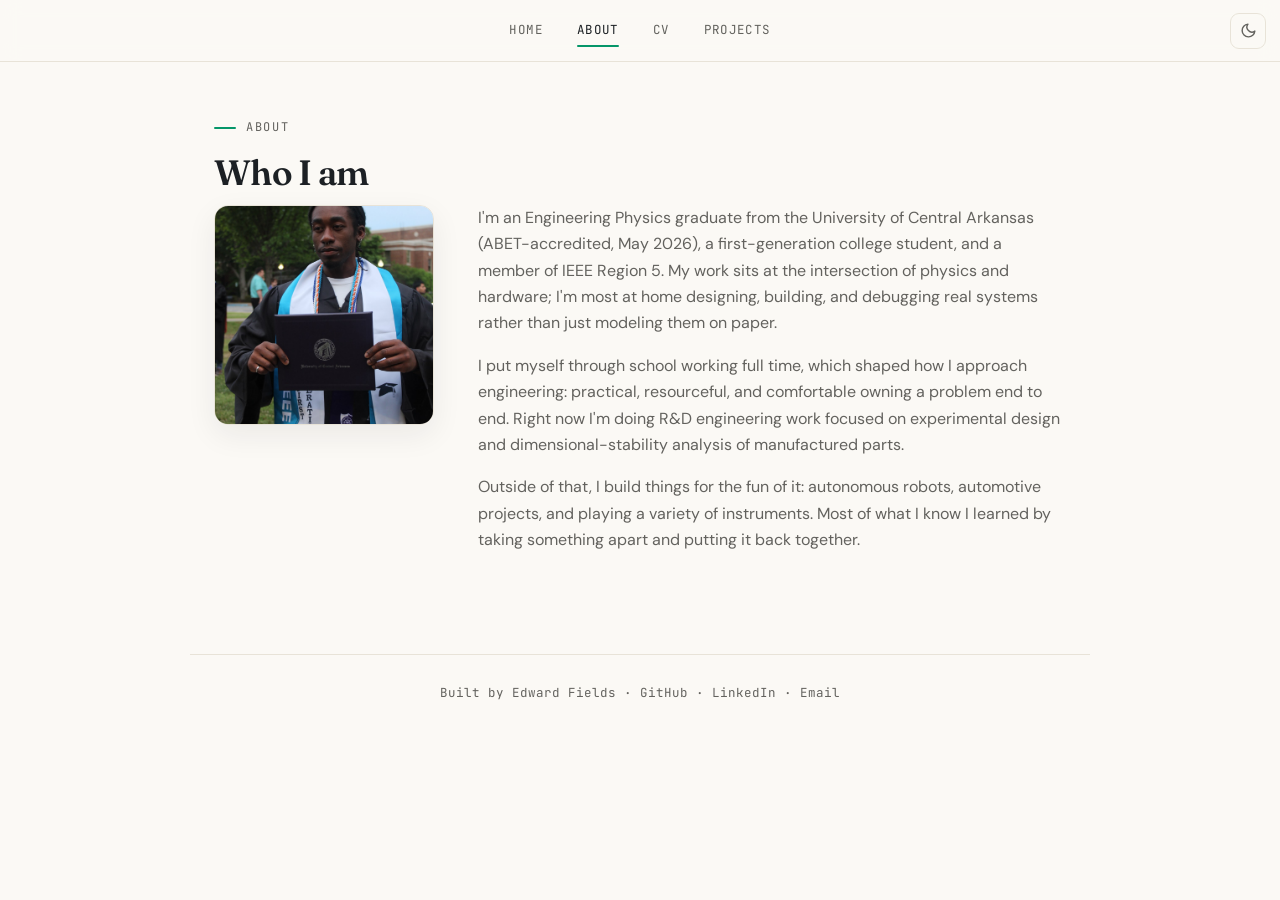
==== about.html @ 5252db51 "Update footer with LinkedIn and email links" ====
<!DOCTYPE html>
<html lang="en">
<head>
  <meta charset="UTF-8">
  <meta name="viewport" content="width=device-width, initial-scale=1.0">
  <title>About — Edward Fields</title>
  <script>
    (function(){try{var s=localStorage.getItem('theme');var d=window.matchMedia&&matchMedia('(prefers-color-scheme:dark)').matches;document.documentElement.setAttribute('data-theme',s||(d?'dark':'light'));}catch(e){}})();
    function toggleTheme(){var el=document.documentElement;var n=el.getAttribute('data-theme')==='dark'?'light':'dark';el.setAttribute('data-theme',n);try{localStorage.setItem('theme',n);}catch(e){}}
  </script>
  <link rel="preconnect" href="https://fonts.googleapis.com">
  <link rel="preconnect" href="https://fonts.gstatic.com" crossorigin>
  <link href="https://fonts.googleapis.com/css2?family=DM+Sans:ital,opsz,wght@0,9..40,100..1000;1,9..40,100..1000&family=Fraunces:ital,opsz,wght@0,9..144,100..900;1,9..144,100..900&family=JetBrains+Mono:ital,wght@0,100..800;1,100..800&display=swap" rel="stylesheet">
  <link rel="stylesheet" href="style.css">
</head>
<body>
  <nav>
    <a href="index.html">Home</a>
    <a href="about.html" class="active">About</a>
    <a href="cv.html">CV</a>
    <a href="projects.html">Projects</a>
    <button class="theme-toggle" onclick="toggleTheme()" aria-label="Toggle dark mode" title="Toggle dark mode">
      <svg class="icon-moon" viewBox="0 0 24 24" fill="none" stroke="currentColor" stroke-width="2" stroke-linecap="round" stroke-linejoin="round"><path d="M21 12.79A9 9 0 1 1 11.21 3 7 7 0 0 0 21 12.79z"/></svg>
      <svg class="icon-sun" viewBox="0 0 24 24" fill="none" stroke="currentColor" stroke-width="2" stroke-linecap="round" stroke-linejoin="round"><circle cx="12" cy="12" r="4"/><path d="M12 2v2M12 20v2M4.93 4.93l1.41 1.41M17.66 17.66l1.41 1.41M2 12h2M20 12h2M6.34 17.66l-1.41 1.41M19.07 4.93l-1.41 1.41"/></svg>
    </button>
  </nav>

  <main>
    <p class="eyebrow">About</p>
    <h2>Who I am</h2>
    <div class="about-grid">
      <img src="EdwardGrad1.jpg" alt="Edward Fields" class="profile-img">
      <div>
        <p>I'm an Engineering Physics graduate from the University of Central Arkansas
        (ABET-accredited, May 2026), a first-generation college student, and a member
        of IEEE Region 5. My work sits at the intersection of physics and hardware;
        I'm most at home designing, building, and debugging real systems rather than
        just modeling them on paper.</p>

        <p>I put myself through school working full time, which shaped how I approach
        engineering: practical, resourceful, and comfortable owning a problem end to end.
        Right now I'm doing R&amp;D engineering work focused on experimental design and
        dimensional-stability analysis of manufactured parts.</p>

        <p>Outside of that, I build things for the fun of it: autonomous robots,
        automotive projects, and playing a variety of instruments. Most of what I know
        I learned by taking something apart and putting it back together.</p>
      </div>
    </div>
  </main>

  <footer>
    Built by Edward Fields · <a href="https://github.com/efieldsUCA" target="_blank" rel="noopener">GitHub</a>
                           · <a href="https://www.linkedin.com/in/edward-fields-895b80149/" target="_blank" rel="noopener">LinkedIn</a>
                           · <a href="mailto:edwardspike14@gmail.com">Email</a>
  </footer>
</body>
</html>
---- style.css ----
/* ============================================================
   Edward Fields — Portfolio
   Theme: Warm Editorial. Fraunces / DM Sans / JetBrains Mono.
   Warm paper + emerald. Light/dark via [data-theme] toggle.
   ============================================================ */

:root {
  --font-disp: "Fraunces", Georgia, "Times New Roman", serif;
  --font-body: "DM Sans", system-ui, -apple-system, "Segoe UI", sans-serif;
  --font-mono: "JetBrains Mono", ui-monospace, SFMono-Regular, Menlo, monospace;

  --nav-h: 62px;
  --wrap: 900px;

  /* Light theme (warm paper) */
  --bg:          #FBF9F5;
  --bg-elev:     #FFFFFF;
  --text:        #1C2024;
  --muted:       #63625E;
  --line:        #E8E3D8;
  --accent:      #059669;
  --accent-hov:  #047857;
  --accent-soft: rgba(5, 150, 105, 0.10);
  --accent-ring: rgba(5, 150, 105, 0.28);
  --shadow:      rgba(28, 32, 36, 0.07);
  --nav-bg:      rgba(251, 249, 245, 0.85);
}

:root[data-theme="dark"] {
  --bg:          #14161A;
  --bg-elev:     #1B1E23;
  --text:        #ECEEF0;
  --muted:       #9BA1A8;
  --line:        #2A2E35;
  --accent:      #10B981;
  --accent-hov:  #34D399;
  --accent-soft: rgba(16, 185, 129, 0.13);
  --accent-ring: rgba(16, 185, 129, 0.32);
  --shadow:      rgba(0, 0, 0, 0.45);
  --nav-bg:      rgba(20, 22, 26, 0.85);
}

* { box-sizing: border-box; margin: 0; padding: 0; }

html { scroll-behavior: smooth; }

body {
  font-family: var(--font-body);
  background: var(--bg);
  color: var(--text);
  line-height: 1.65;
  -webkit-font-smoothing: antialiased;
  transition: background-color .3s ease, color .3s ease;
}

a { color: var(--accent); text-decoration: none; }
a:hover { color: var(--accent-hov); }

/* ---------- Navigation ---------- */
nav {
  position: fixed; top: 0; left: 0; width: 100%;
  height: var(--nav-h);
  display: flex; align-items: center; justify-content: center;
  gap: 2px;
  background: var(--nav-bg);
  backdrop-filter: blur(10px);
  -webkit-backdrop-filter: blur(10px);
  border-bottom: 1px solid var(--line);
  z-index: 1000;
}
nav a {
  position: relative;
  font-family: var(--font-mono);
  font-size: 12.5px; letter-spacing: 0.03em; text-transform: uppercase;
  color: var(--muted);
  padding: 9px 16px; border-radius: 7px;
  transition: color .2s, background .2s;
}
nav a:hover { color: var(--text); background: var(--accent-soft); }
nav a.active { color: var(--text); }
nav a.active::after {
  content: ""; position: absolute; left: 16px; right: 16px; bottom: 3px;
  height: 2px; border-radius: 2px; background: var(--accent);
}

/* Dark-mode toggle button */
.theme-toggle {
  position: absolute; right: 14px; top: 50%; transform: translateY(-50%);
  width: 36px; height: 36px;
  display: inline-flex; align-items: center; justify-content: center;
  background: transparent; color: var(--muted);
  border: 1px solid var(--line); border-radius: 9px;
  cursor: pointer; transition: color .2s, border-color .2s, background .2s;
}
.theme-toggle:hover { color: var(--text); border-color: var(--accent-ring); background: var(--accent-soft); }
.theme-toggle svg { width: 17px; height: 17px; }
.theme-toggle .icon-sun { display: none; }
:root[data-theme="dark"] .theme-toggle .icon-sun  { display: block; }
:root[data-theme="dark"] .theme-toggle .icon-moon { display: none; }

/* ---------- Layout & headings ---------- */
main {
  max-width: var(--wrap); margin: 0 auto;
  padding: calc(var(--nav-h) + 56px) 24px 100px;
}

h1, h2, h3 {
  font-family: var(--font-disp);
  font-optical-sizing: auto;
  font-weight: 600; line-height: 1.1; letter-spacing: -0.02em;
}
h1 { font-size: clamp(2.5rem, 6.5vw, 3.7rem); }
h2 { font-size: clamp(1.6rem, 4vw, 2.2rem); margin-bottom: .35em; }
h3 { font-size: 1.3rem; margin-bottom: .4em; }
p  { color: var(--muted); }

.eyebrow {
  font-family: var(--font-mono);
  font-size: 12px; letter-spacing: 0.14em; text-transform: uppercase;
  color: var(--muted);
  display: flex; align-items: center; gap: 10px;
  margin-bottom: 16px;
}
.eyebrow::before { content: ""; width: 22px; height: 2px; background: var(--accent); border-radius: 2px; }

/* ---------- Hero (Home) ---------- */
.hero {
  position: relative; overflow: hidden;
  padding: calc(var(--nav-h) + 90px) 24px 110px;
  background:
    radial-gradient(60% 80% at 85% 0%, var(--accent-soft), transparent 70%),
    var(--bg);
  border-bottom: 1px solid var(--line);
}
.hero-inner { max-width: var(--wrap); margin: 0 auto; animation: rise .6s ease both; }
.hero h1 { margin-bottom: 18px; }
.lede {
  font-size: clamp(1.1rem, 2.4vw, 1.35rem);
  max-width: 48ch; color: var(--text); opacity: .82; line-height: 1.5;
}
.spec-row {
  display: flex; flex-wrap: wrap; gap: 8px 22px;
  font-family: var(--font-mono); font-size: 12.5px; letter-spacing: 0.03em;
  color: var(--muted); margin-top: 28px;
}
.spec-row span::before { content: "› "; color: var(--accent); }

.btn {
  display: inline-flex; align-items: center; gap: 8px;
  font-family: var(--font-body); font-weight: 600; font-size: 0.95rem;
  color: #fff; background: var(--accent);
  padding: 12px 24px; border-radius: 9px; margin-top: 34px;
  transition: background .2s, transform .1s, box-shadow .2s;
  box-shadow: 0 4px 14px var(--accent-soft);
}
.btn:hover { background: var(--accent-hov); color: #fff; transform: translateY(-2px); box-shadow: 0 8px 22px var(--accent-soft); }
.btn:active { transform: translateY(0); }

/* ---------- About ---------- */
.about-grid { display: grid; grid-template-columns: 220px 1fr; gap: 44px; align-items: start; }
.about-grid p + p { margin-top: 1em; }
.profile-img {
  width: 220px; height: 220px; object-fit: cover;
  border-radius: 14px; border: 1px solid var(--line);
  box-shadow: 0 10px 30px var(--shadow);
}

/* ---------- CV ---------- */
.section { padding: 36px 0; border-top: 1px solid var(--line); }
.section:first-of-type { border-top: none; padding-top: 8px; }
.cv-entry { margin-bottom: 30px; }
.cv-entry:last-child { margin-bottom: 0; }
.cv-entry .meta {
  font-family: var(--font-mono); font-size: 12px; letter-spacing: 0.04em;
  text-transform: uppercase; color: var(--muted);
}
.cv-entry .role { font-family: var(--font-disp); font-weight: 600; font-size: 1.18rem; margin: 4px 0 10px; }
.cv-entry ul { list-style: none; margin-top: 8px; }
.cv-entry li { position: relative; padding-left: 20px; margin-bottom: 6px; color: var(--muted); }
.cv-entry li::before { content: ""; position: absolute; left: 4px; top: 11px; width: 6px; height: 6px; border-radius: 50%; background: var(--accent); }

.honors { display: flex; flex-wrap: wrap; gap: 9px; margin-top: 12px; }
.honors span {
  font-family: var(--font-mono); font-size: 11.5px; letter-spacing: 0.02em;
  color: var(--accent);
  background: var(--accent-soft);
  border: 1px solid var(--accent-ring);
  padding: 6px 13px; border-radius: 999px; white-space: nowrap;
}

main > p > a { font-family: var(--font-mono); font-size: 0.9rem; }

/* ---------- Projects ---------- */
.project-grid { display: grid; grid-template-columns: repeat(2, 1fr); gap: 24px; margin-top: 10px; }
.project-card {
  display: flex; flex-direction: column;
  background: var(--bg-elev);
  border: 1px solid var(--line); border-radius: 16px; overflow: hidden;
  transition: border-color .2s, transform .18s, box-shadow .2s;
}
.project-card:hover {
  border-color: var(--accent-ring);
  transform: translateY(-4px);
  box-shadow: 0 14px 34px var(--shadow);
}
.project-img {
  width: 100%; aspect-ratio: 16 / 10; object-fit: cover;
  background: var(--accent-soft); border-bottom: 1px solid var(--line);
}
.project-body { display: flex; flex-direction: column; flex: 1; padding: 20px 20px 22px; }
.project-body .tag {
  font-family: var(--font-mono); font-size: 11px; letter-spacing: 0.06em;
  text-transform: uppercase; color: var(--muted); margin-bottom: 8px;
}
.project-body h3 { margin-bottom: 10px; }
.project-body p { font-size: 0.95rem; flex: 1; }
.project-links { display: flex; gap: 18px; margin-top: 16px; }
.project-links a {
  font-family: var(--font-mono); font-size: 0.85rem;
  border-bottom: 1px solid transparent; padding-bottom: 1px;
  transition: border-color .2s;
}
.project-links a:hover { border-color: var(--accent); }

/* ---------- Footer ---------- */
footer {
  max-width: var(--wrap); margin: 0 auto;
  border-top: 1px solid var(--line);
  padding: 28px 24px; text-align: center;
  font-family: var(--font-mono); font-size: 12.5px; color: var(--muted);
}
footer a { color: var(--muted); }
footer a:hover { color: var(--accent); }

/* ---------- Responsive ---------- */
@media (max-width: 680px) {
  nav { justify-content: flex-start; padding-left: 8px; gap: 0; }
  nav a { padding: 9px 11px; font-size: 11.5px; }
  .theme-toggle { right: 10px; width: 32px; height: 32px; }
  .about-grid { grid-template-columns: 1fr; gap: 26px; }
  .profile-img { width: 180px; height: 180px; }
  .project-grid { grid-template-columns: 1fr; }
}

@keyframes rise { from { opacity: 0; transform: translateY(16px); } to { opacity: 1; transform: none; } }

@media (prefers-reduced-motion: reduce) {
  *, *::before, *::after { animation: none !important; transition: none !important; scroll-behavior: auto; }
}
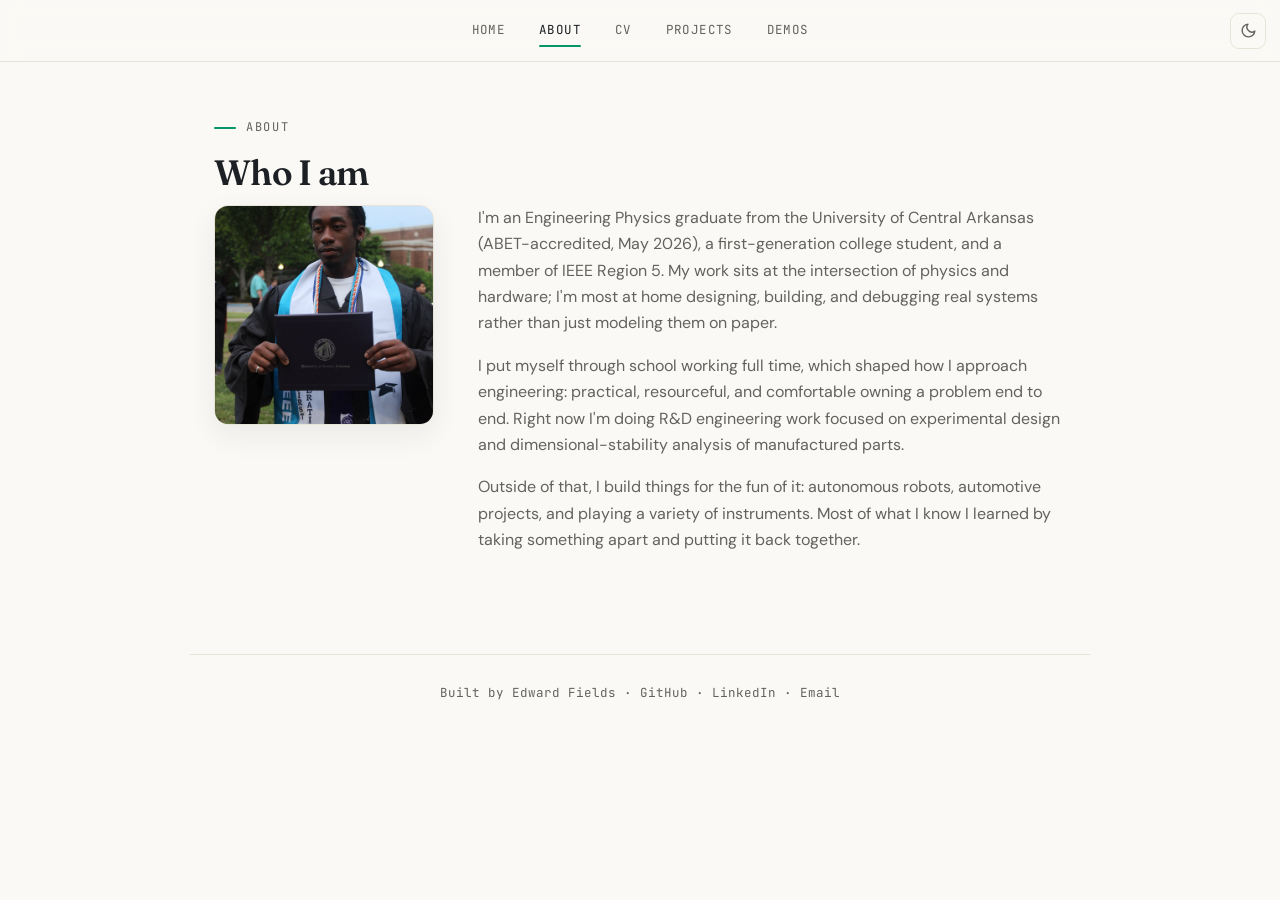
==== commit 111e5ba5: "Update about.html" ====
--- a/about.html
+++ b/about.html
@@ -19,6 +19,7 @@
     <a href="about.html" class="active">About</a>
     <a href="cv.html">CV</a>
     <a href="projects.html">Projects</a>
+    <a href="demos.html">Demos</a>
     <button class="theme-toggle" onclick="toggleTheme()" aria-label="Toggle dark mode" title="Toggle dark mode">
       <svg class="icon-moon" viewBox="0 0 24 24" fill="none" stroke="currentColor" stroke-width="2" stroke-linecap="round" stroke-linejoin="round"><path d="M21 12.79A9 9 0 1 1 11.21 3 7 7 0 0 0 21 12.79z"/></svg>
       <svg class="icon-sun" viewBox="0 0 24 24" fill="none" stroke="currentColor" stroke-width="2" stroke-linecap="round" stroke-linejoin="round"><circle cx="12" cy="12" r="4"/><path d="M12 2v2M12 20v2M4.93 4.93l1.41 1.41M17.66 17.66l1.41 1.41M2 12h2M20 12h2M6.34 17.66l-1.41 1.41M19.07 4.93l-1.41 1.41"/></svg>
--- a/style.css
+++ b/style.css
@@ -247,3 +247,22 @@
 @media (prefers-reduced-motion: reduce) {
   *, *::before, *::after { animation: none !important; transition: none !important; scroll-behavior: auto; }
 }
+
+/* ---------- Embedded video ---------- */
+/* In-card video: replaces the thumbnail image at the top of a project card */
+.card-video {
+  display: block; width: 100%; aspect-ratio: 16 / 9;
+  border: 0; border-bottom: 1px solid var(--line); background: #000;
+}
+
+/* Standalone video block (Demos page) */
+.demos-intro { color: var(--muted); margin: -4px 0 8px; max-width: 60ch; }
+.demo { padding: 36px 0; border-top: 1px solid var(--line); scroll-margin-top: calc(var(--nav-h) + 20px); }
+.demo:first-of-type { border-top: none; padding-top: 10px; }
+.demo .tag { font-family: var(--font-mono); font-size: 11px; letter-spacing: 0.06em; text-transform: uppercase; color: var(--muted); margin-bottom: 6px; }
+.demo h3 { margin-bottom: 16px; }
+.video-embed { position: relative; width: 100%; aspect-ratio: 16 / 9; border-radius: 12px; overflow: hidden; border: 1px solid var(--line); background: #000; box-shadow: 0 10px 30px var(--shadow); }
+.video-embed iframe { position: absolute; inset: 0; width: 100%; height: 100%; border: 0; }
+.demo p { margin-top: 16px; }
+.demo-back { margin-top: 12px; }
+.demo-back a { font-family: var(--font-mono); font-size: 0.85rem; }
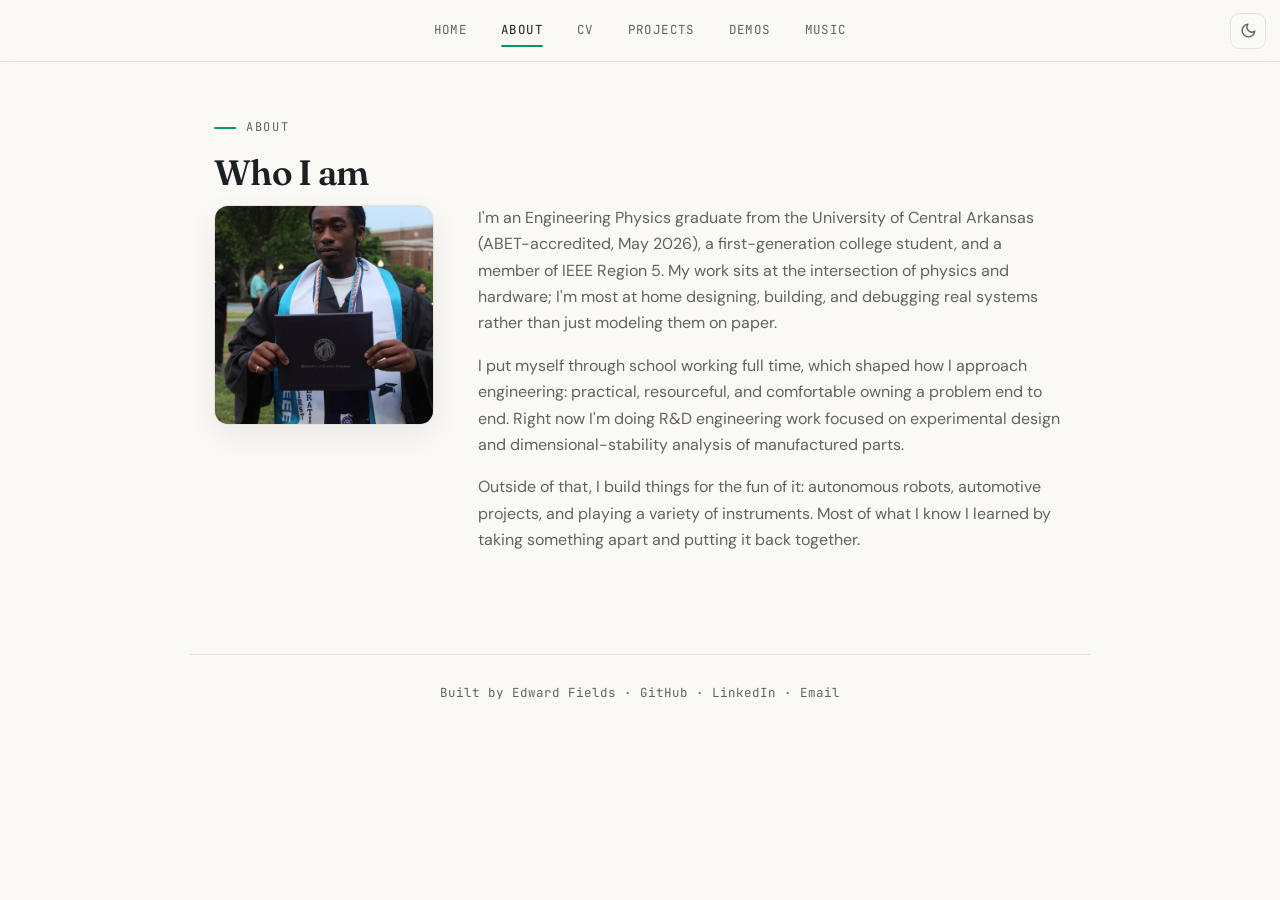
==== commit 85bb2b10: "Update about.html" ====
--- a/about.html
+++ b/about.html
@@ -20,6 +20,7 @@
     <a href="cv.html">CV</a>
     <a href="projects.html">Projects</a>
     <a href="demos.html">Demos</a>
+    <a href="music.html">Music</a>
     <button class="theme-toggle" onclick="toggleTheme()" aria-label="Toggle dark mode" title="Toggle dark mode">
       <svg class="icon-moon" viewBox="0 0 24 24" fill="none" stroke="currentColor" stroke-width="2" stroke-linecap="round" stroke-linejoin="round"><path d="M21 12.79A9 9 0 1 1 11.21 3 7 7 0 0 0 21 12.79z"/></svg>
       <svg class="icon-sun" viewBox="0 0 24 24" fill="none" stroke="currentColor" stroke-width="2" stroke-linecap="round" stroke-linejoin="round"><circle cx="12" cy="12" r="4"/><path d="M12 2v2M12 20v2M4.93 4.93l1.41 1.41M17.66 17.66l1.41 1.41M2 12h2M20 12h2M6.34 17.66l-1.41 1.41M19.07 4.93l-1.41 1.41"/></svg>
--- a/style.css
+++ b/style.css
@@ -248,21 +248,30 @@
   *, *::before, *::after { animation: none !important; transition: none !important; scroll-behavior: auto; }
 }
 
-/* ---------- Embedded video ---------- */
-/* In-card video: replaces the thumbnail image at the top of a project card */
-.card-video {
-  display: block; width: 100%; aspect-ratio: 16 / 9;
-  border: 0; border-bottom: 1px solid var(--line); background: #000;
-}
-
-/* Standalone video block (Demos page) */
+/* ---------- Video (click-to-play with custom thumbnail) ---------- */
+.yt-facade { position: relative; width: 100%; aspect-ratio: 16 / 9; overflow: hidden; cursor: pointer; background: #000; }
+.yt-facade img { position: absolute; inset: 0; width: 100%; height: 100%; object-fit: cover; display: block; }
+.yt-facade iframe { position: absolute; inset: 0; width: 100%; height: 100%; border: 0; }
+.yt-facade .yt-play {
+  position: absolute; left: 50%; top: 50%; transform: translate(-50%, -50%);
+  width: 68px; height: 48px; border: 0; border-radius: 14px;
+  background: rgba(18, 18, 18, 0.72);
+  display: flex; align-items: center; justify-content: center; cursor: pointer;
+  transition: background .2s, transform .2s;
+}
+.yt-facade:hover .yt-play { background: #e50914; transform: translate(-50%, -50%) scale(1.06); }
+.yt-facade .yt-play svg { width: 26px; height: 26px; fill: #fff; }
+.card-facade { border-bottom: 1px solid var(--line); }   /* top of a project card */
+.demos-facade { border-radius: 12px; border: 1px solid var(--line); box-shadow: 0 10px 30px var(--shadow); }
+
+/* ---------- Demos page ---------- */
 .demos-intro { color: var(--muted); margin: -4px 0 8px; max-width: 60ch; }
 .demo { padding: 36px 0; border-top: 1px solid var(--line); scroll-margin-top: calc(var(--nav-h) + 20px); }
 .demo:first-of-type { border-top: none; padding-top: 10px; }
 .demo .tag { font-family: var(--font-mono); font-size: 11px; letter-spacing: 0.06em; text-transform: uppercase; color: var(--muted); margin-bottom: 6px; }
 .demo h3 { margin-bottom: 16px; }
-.video-embed { position: relative; width: 100%; aspect-ratio: 16 / 9; border-radius: 12px; overflow: hidden; border: 1px solid var(--line); background: #000; box-shadow: 0 10px 30px var(--shadow); }
-.video-embed iframe { position: absolute; inset: 0; width: 100%; height: 100%; border: 0; }
 .demo p { margin-top: 16px; }
 .demo-back { margin-top: 12px; }
 .demo-back a { font-family: var(--font-mono); font-size: 0.85rem; }
+.demo-multi { display: grid; gap: 20px; }
+.demo-cap { font-family: var(--font-mono); font-size: 11px; letter-spacing: 0.05em; text-transform: uppercase; color: var(--muted); margin: 8px 0 -4px; }
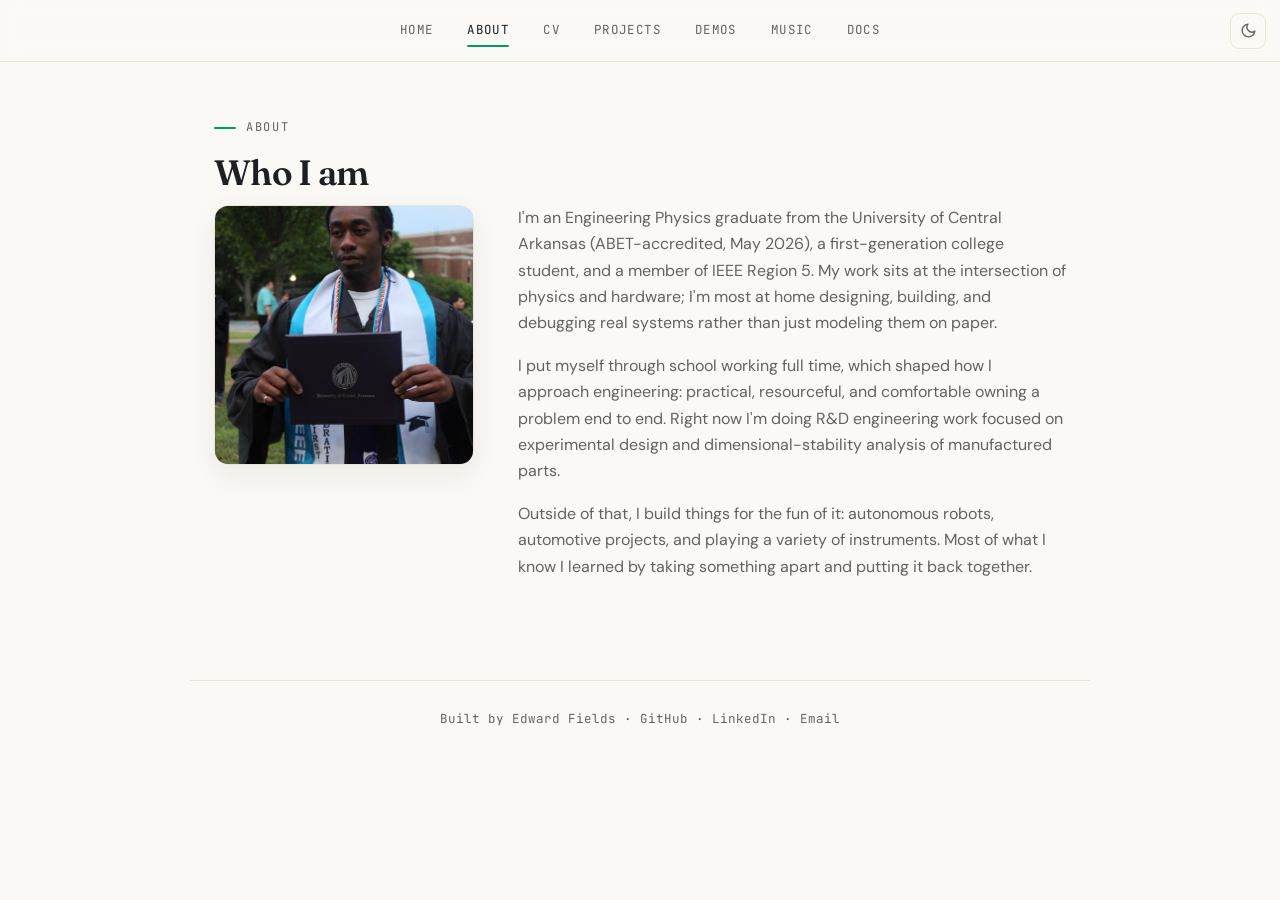
==== commit 08455753: "Update about.html" ====
--- a/about.html
+++ b/about.html
@@ -21,6 +21,7 @@
     <a href="projects.html">Projects</a>
     <a href="demos.html">Demos</a>
     <a href="music.html">Music</a>
+    <a href="documentation.html">Docs</a>
     <button class="theme-toggle" onclick="toggleTheme()" aria-label="Toggle dark mode" title="Toggle dark mode">
       <svg class="icon-moon" viewBox="0 0 24 24" fill="none" stroke="currentColor" stroke-width="2" stroke-linecap="round" stroke-linejoin="round"><path d="M21 12.79A9 9 0 1 1 11.21 3 7 7 0 0 0 21 12.79z"/></svg>
       <svg class="icon-sun" viewBox="0 0 24 24" fill="none" stroke="currentColor" stroke-width="2" stroke-linecap="round" stroke-linejoin="round"><circle cx="12" cy="12" r="4"/><path d="M12 2v2M12 20v2M4.93 4.93l1.41 1.41M17.66 17.66l1.41 1.41M2 12h2M20 12h2M6.34 17.66l-1.41 1.41M19.07 4.93l-1.41 1.41"/></svg>
--- a/style.css
+++ b/style.css
@@ -157,10 +157,10 @@
 .btn:active { transform: translateY(0); }
 
 /* ---------- About ---------- */
-.about-grid { display: grid; grid-template-columns: 220px 1fr; gap: 44px; align-items: start; }
+.about-grid { display: grid; grid-template-columns: 260px 1fr; gap: 44px; align-items: start; }
 .about-grid p + p { margin-top: 1em; }
 .profile-img {
-  width: 220px; height: 220px; object-fit: cover;
+  width: 260px; height: 260px; object-fit: cover;
   border-radius: 14px; border: 1px solid var(--line);
   box-shadow: 0 10px 30px var(--shadow);
 }
@@ -234,9 +234,10 @@
 
 /* ---------- Responsive ---------- */
 @media (max-width: 680px) {
-  nav { justify-content: flex-start; padding-left: 8px; gap: 0; }
-  nav a { padding: 9px 11px; font-size: 11.5px; }
-  .theme-toggle { right: 10px; width: 32px; height: 32px; }
+  nav { justify-content: flex-start; gap: 0; padding: 0 46px 0 6px; overflow-x: auto; scrollbar-width: none; }
+  nav::-webkit-scrollbar { display: none; }
+  nav a { padding: 9px 11px; font-size: 11.5px; white-space: nowrap; flex: 0 0 auto; }
+  .theme-toggle { position: fixed; top: 15px; right: 8px; transform: none; width: 32px; height: 32px; z-index: 1001; }
   .about-grid { grid-template-columns: 1fr; gap: 26px; }
   .profile-img { width: 180px; height: 180px; }
   .project-grid { grid-template-columns: 1fr; }
@@ -275,3 +276,12 @@
 .demo-back a { font-family: var(--font-mono); font-size: 0.85rem; }
 .demo-multi { display: grid; gap: 20px; }
 .demo-cap { font-family: var(--font-mono); font-size: 11px; letter-spacing: 0.05em; text-transform: uppercase; color: var(--muted); margin: 8px 0 -4px; }
+
+/* ---------- Documentation page ---------- */
+.doc-gallery { display: grid; grid-template-columns: repeat(auto-fit, minmax(240px, 1fr)); gap: 16px; margin: 18px 0 8px; }
+.doc-figure { margin: 0; }
+.doc-img { width: 100%; border-radius: 10px; border: 1px solid var(--line); box-shadow: 0 6px 20px var(--shadow); background: var(--bg-elev); display: block; }
+.doc-figure figcaption { font-family: var(--font-mono); font-size: 11px; letter-spacing: 0.05em; text-transform: uppercase; color: var(--muted); margin-top: 8px; }
+.doc-note { color: var(--muted); font-style: italic; margin-top: 6px; }
+.doc-links { margin-top: 12px; }
+.doc-links a { font-family: var(--font-mono); font-size: 0.85rem; }
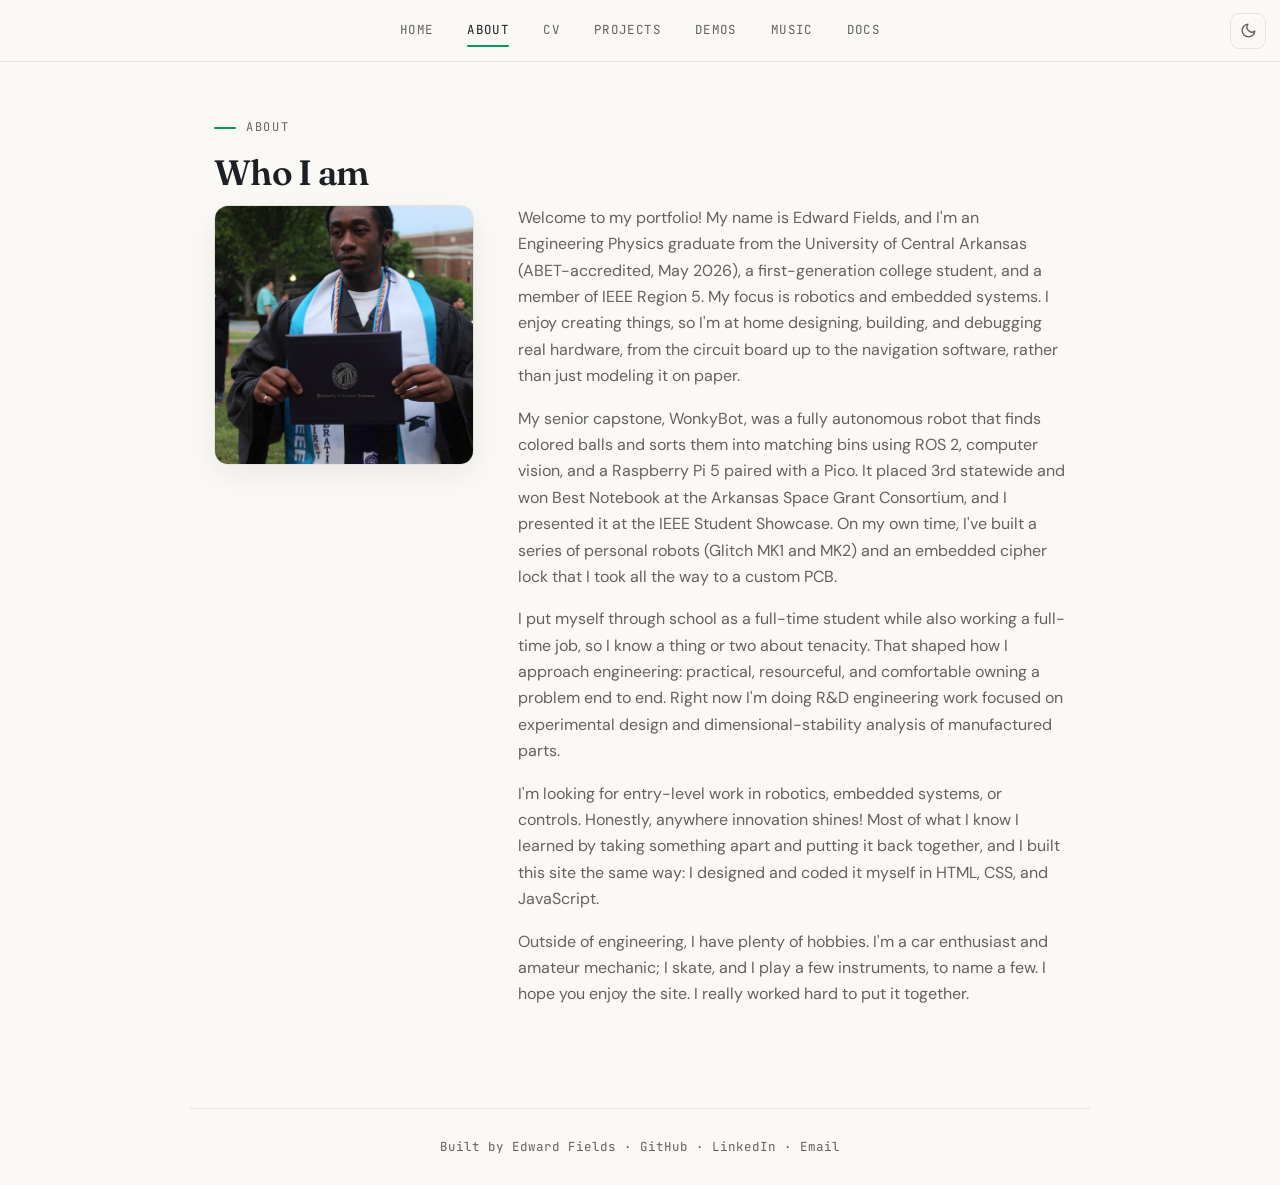
==== commit 316b3df2: "Update about.html" ====
--- a/about.html
+++ b/about.html
@@ -34,20 +34,34 @@
     <div class="about-grid">
       <img src="EdwardGrad1.jpg" alt="Edward Fields" class="profile-img">
       <div>
-        <p>I'm an Engineering Physics graduate from the University of Central Arkansas
-        (ABET-accredited, May 2026), a first-generation college student, and a member
-        of IEEE Region 5. My work sits at the intersection of physics and hardware;
-        I'm most at home designing, building, and debugging real systems rather than
-        just modeling them on paper.</p>
+        <p>Welcome to my portfolio! My name is Edward Fields, and I'm an Engineering Physics
+        graduate from the University of Central Arkansas (ABET-accredited, May 2026), a
+        first-generation college student, and a member of IEEE Region 5. My focus is robotics
+        and embedded systems. I enjoy creating things, so I'm at home designing, building, and
+        debugging real hardware, from the circuit board up to the navigation software, rather
+        than just modeling it on paper.</p>
 
-        <p>I put myself through school working full time, which shaped how I approach
-        engineering: practical, resourceful, and comfortable owning a problem end to end.
-        Right now I'm doing R&amp;D engineering work focused on experimental design and
-        dimensional-stability analysis of manufactured parts.</p>
+        <p>My senior capstone, WonkyBot, was a fully autonomous robot that finds colored balls
+        and sorts them into matching bins using ROS 2, computer vision, and a Raspberry Pi 5
+        paired with a Pico. It placed 3rd statewide and won Best Notebook at the Arkansas Space
+        Grant Consortium, and I presented it at the IEEE Student Showcase. On my own time, I've
+        built a series of personal robots (Glitch MK1 and MK2) and an embedded cipher lock that
+        I took all the way to a custom PCB.</p>
 
-        <p>Outside of that, I build things for the fun of it: autonomous robots,
-        automotive projects, and playing a variety of instruments. Most of what I know
-        I learned by taking something apart and putting it back together.</p>
+        <p>I put myself through school as a full-time student while also working a full-time job,
+        so I know a thing or two about tenacity. That shaped how I approach engineering:
+        practical, resourceful, and comfortable owning a problem end to end. Right now I'm doing
+        R&amp;D engineering work focused on experimental design and dimensional-stability
+        analysis of manufactured parts.</p>
+
+        <p>I'm looking for entry-level work in robotics, embedded systems, or controls. Honestly,
+        anywhere innovation shines! Most of what I know I learned by taking something apart and
+        putting it back together, and I built this site the same way: I designed and coded it
+        myself in HTML, CSS, and JavaScript.</p>
+
+        <p>Outside of engineering, I have plenty of hobbies. I'm a car enthusiast and amateur
+        mechanic; I skate, and I play a few instruments, to name a few. I hope you enjoy the site.
+        I really worked hard to put it together.</p>
       </div>
     </div>
   </main>
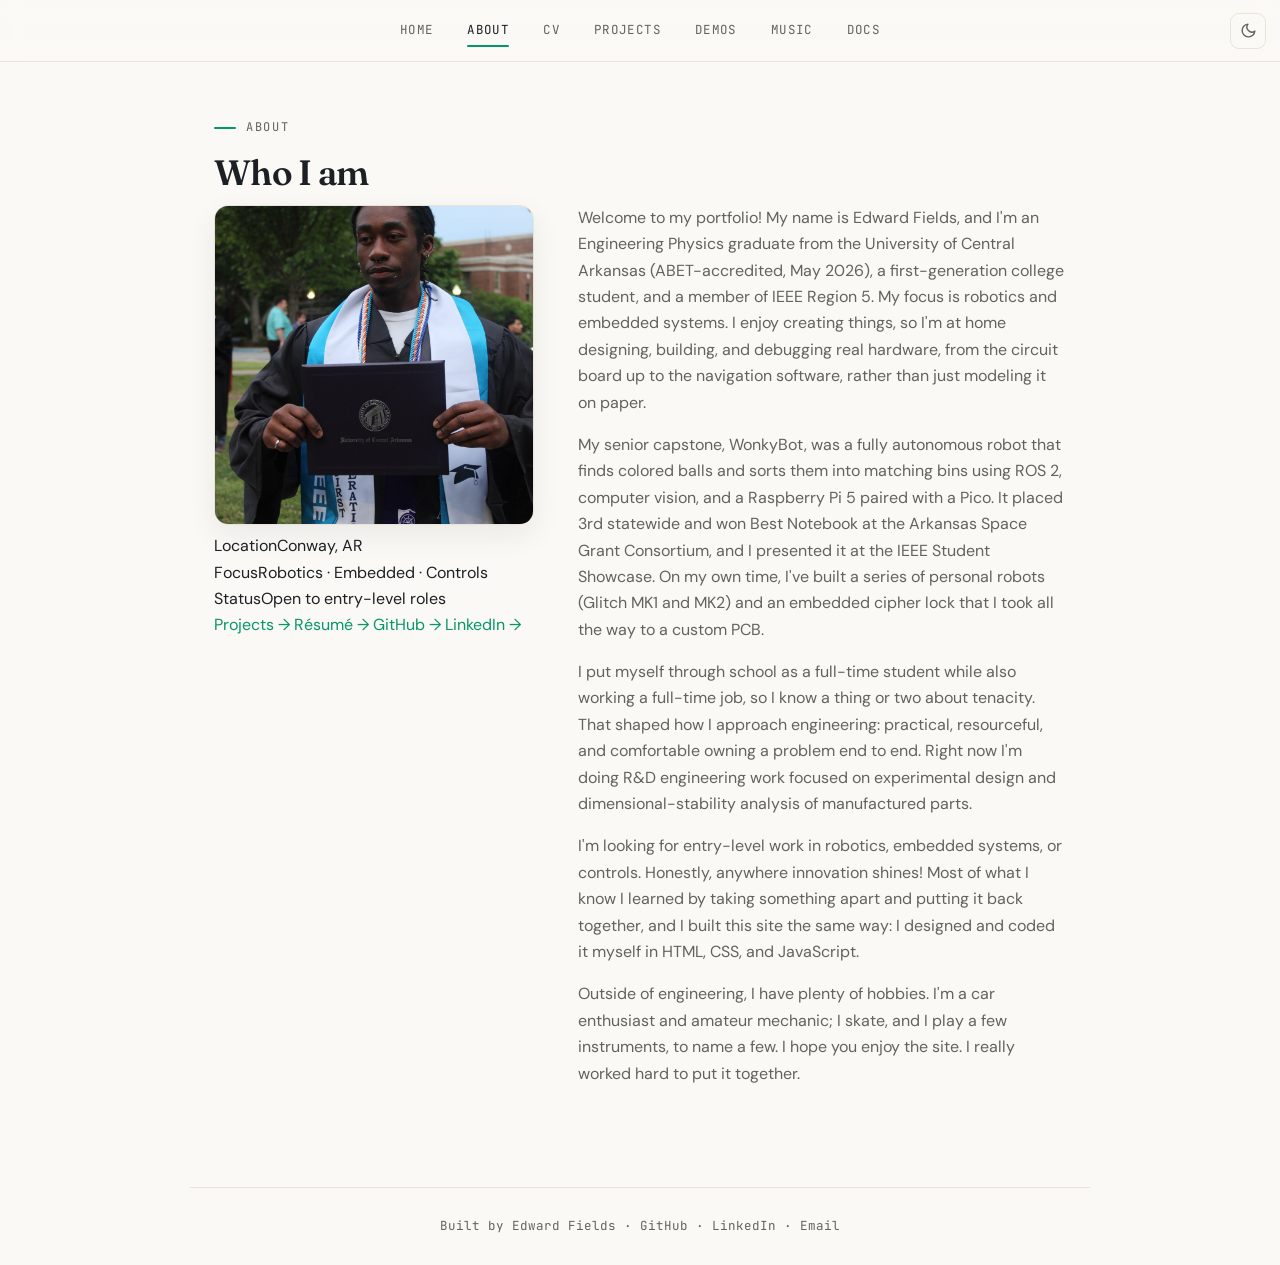
==== commit e47c85ee: "Update about.html" ====
--- a/about.html
+++ b/about.html
@@ -32,7 +32,20 @@
     <p class="eyebrow">About</p>
     <h2>Who I am</h2>
     <div class="about-grid">
-      <img src="EdwardGrad1.jpg" alt="Edward Fields" class="profile-img">
+            <div class="about-side">
+        <img src="EdwardGrad1.jpg" alt="Edward Fields" class="profile-img">
+        <div class="about-facts">
+          <div class="fact"><span class="fact-k">Location</span><span class="fact-v">Conway, AR</span></div>
+          <div class="fact"><span class="fact-k">Focus</span><span class="fact-v">Robotics · Embedded · Controls</span></div>
+          <div class="fact"><span class="fact-k">Status</span><span class="fact-v">Open to entry-level roles</span></div>
+          <div class="about-links">
+            <a href="projects.html">Projects →</a>
+            <a href="resume.pdf" target="_blank" rel="noopener">Résumé →</a>
+            <a href="https://github.com/efieldsUCA" target="_blank" rel="noopener">GitHub →</a>
+            <a href="https://www.linkedin.com/in/edward-fields-895b80149/" target="_blank" rel="noopener">LinkedIn →</a>
+          </div>
+        </div>
+      </div>
       <div>
         <p>Welcome to my portfolio! My name is Edward Fields, and I'm an Engineering Physics
         graduate from the University of Central Arkansas (ABET-accredited, May 2026), a
--- a/style.css
+++ b/style.css
@@ -157,10 +157,10 @@
 .btn:active { transform: translateY(0); }
 
 /* ---------- About ---------- */
-.about-grid { display: grid; grid-template-columns: 260px 1fr; gap: 44px; align-items: start; }
+.about-grid { display: grid; grid-template-columns: 320px 1fr; gap: 44px; align-items: start; }
 .about-grid p + p { margin-top: 1em; }
 .profile-img {
-  width: 260px; height: 260px; object-fit: cover;
+  width: 320px; height: 320px; object-fit: cover;
   border-radius: 14px; border: 1px solid var(--line);
   box-shadow: 0 10px 30px var(--shadow);
 }
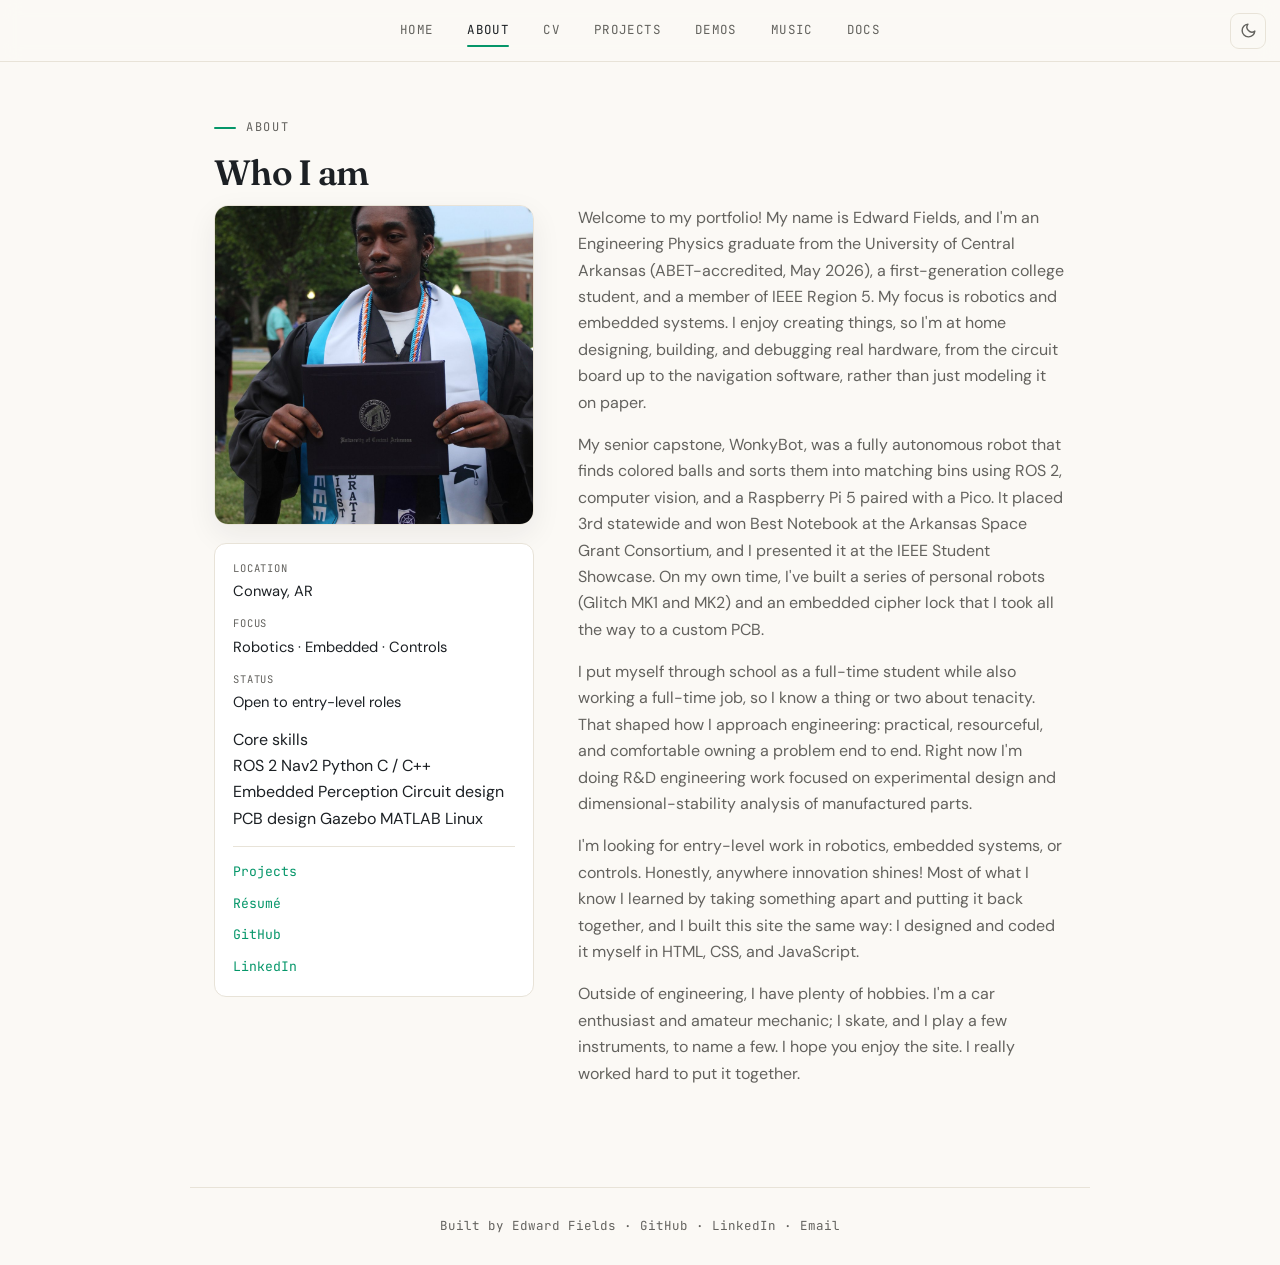
==== commit 1c299d83: "Update about.html" ====
--- a/about.html
+++ b/about.html
@@ -32,17 +32,33 @@
     <p class="eyebrow">About</p>
     <h2>Who I am</h2>
     <div class="about-grid">
-            <div class="about-side">
+      <div class="about-side">
         <img src="EdwardGrad1.jpg" alt="Edward Fields" class="profile-img">
         <div class="about-facts">
           <div class="fact"><span class="fact-k">Location</span><span class="fact-v">Conway, AR</span></div>
           <div class="fact"><span class="fact-k">Focus</span><span class="fact-v">Robotics · Embedded · Controls</span></div>
           <div class="fact"><span class="fact-k">Status</span><span class="fact-v">Open to entry-level roles</span></div>
+          <div class="about-skills">
+            <span class="side-label">Core skills</span>
+            <div class="pill-group">
+              <span class="pill">ROS 2</span>
+              <span class="pill">Nav2</span>
+              <span class="pill">Python</span>
+              <span class="pill">C / C++</span>
+              <span class="pill">Embedded</span>
+              <span class="pill">Perception</span>
+              <span class="pill">Circuit design</span>
+              <span class="pill">PCB design</span>
+              <span class="pill">Gazebo</span>
+              <span class="pill">MATLAB</span>
+              <span class="pill">Linux</span>
+            </div>
+          </div>
           <div class="about-links">
-            <a href="projects.html">Projects →</a>
-            <a href="resume.pdf" target="_blank" rel="noopener">Résumé →</a>
-            <a href="https://github.com/efieldsUCA" target="_blank" rel="noopener">GitHub →</a>
-            <a href="https://www.linkedin.com/in/edward-fields-895b80149/" target="_blank" rel="noopener">LinkedIn →</a>
+            <a href="projects.html">Projects</a>
+            <a href="resume.pdf" target="_blank" rel="noopener">Résumé</a>
+            <a href="https://github.com/efieldsUCA" target="_blank" rel="noopener">GitHub</a>
+            <a href="https://www.linkedin.com/in/edward-fields-895b80149/" target="_blank" rel="noopener">LinkedIn</a>
           </div>
         </div>
       </div>
--- a/style.css
+++ b/style.css
@@ -285,3 +285,13 @@
 .doc-note { color: var(--muted); font-style: italic; margin-top: 6px; }
 .doc-links { margin-top: 12px; }
 .doc-links a { font-family: var(--font-mono); font-size: 0.85rem; }
+
+/* ---------- About sidebar ---------- */
+.about-side { display: flex; flex-direction: column; gap: 18px; }
+.about-facts { border: 1px solid var(--line); border-radius: 12px; padding: 16px 18px; background: var(--bg-elev); }
+.about-facts .fact { display: flex; flex-direction: column; gap: 2px; margin-bottom: 12px; }
+.about-facts .fact-k { font-family: var(--font-mono); font-size: 10.5px; letter-spacing: 0.08em; text-transform: uppercase; color: var(--muted); }
+.about-facts .fact-v { font-size: 0.92rem; color: var(--text); }
+.about-links { display: flex; flex-direction: column; gap: 8px; margin-top: 14px; padding-top: 14px; border-top: 1px solid var(--line); }
+.about-links a { font-family: var(--font-mono); font-size: 0.82rem; width: fit-content; border-bottom: 1px solid transparent; padding-bottom: 1px; transition: border-color .2s; }
+.about-links a:hover { border-color: var(--accent); }
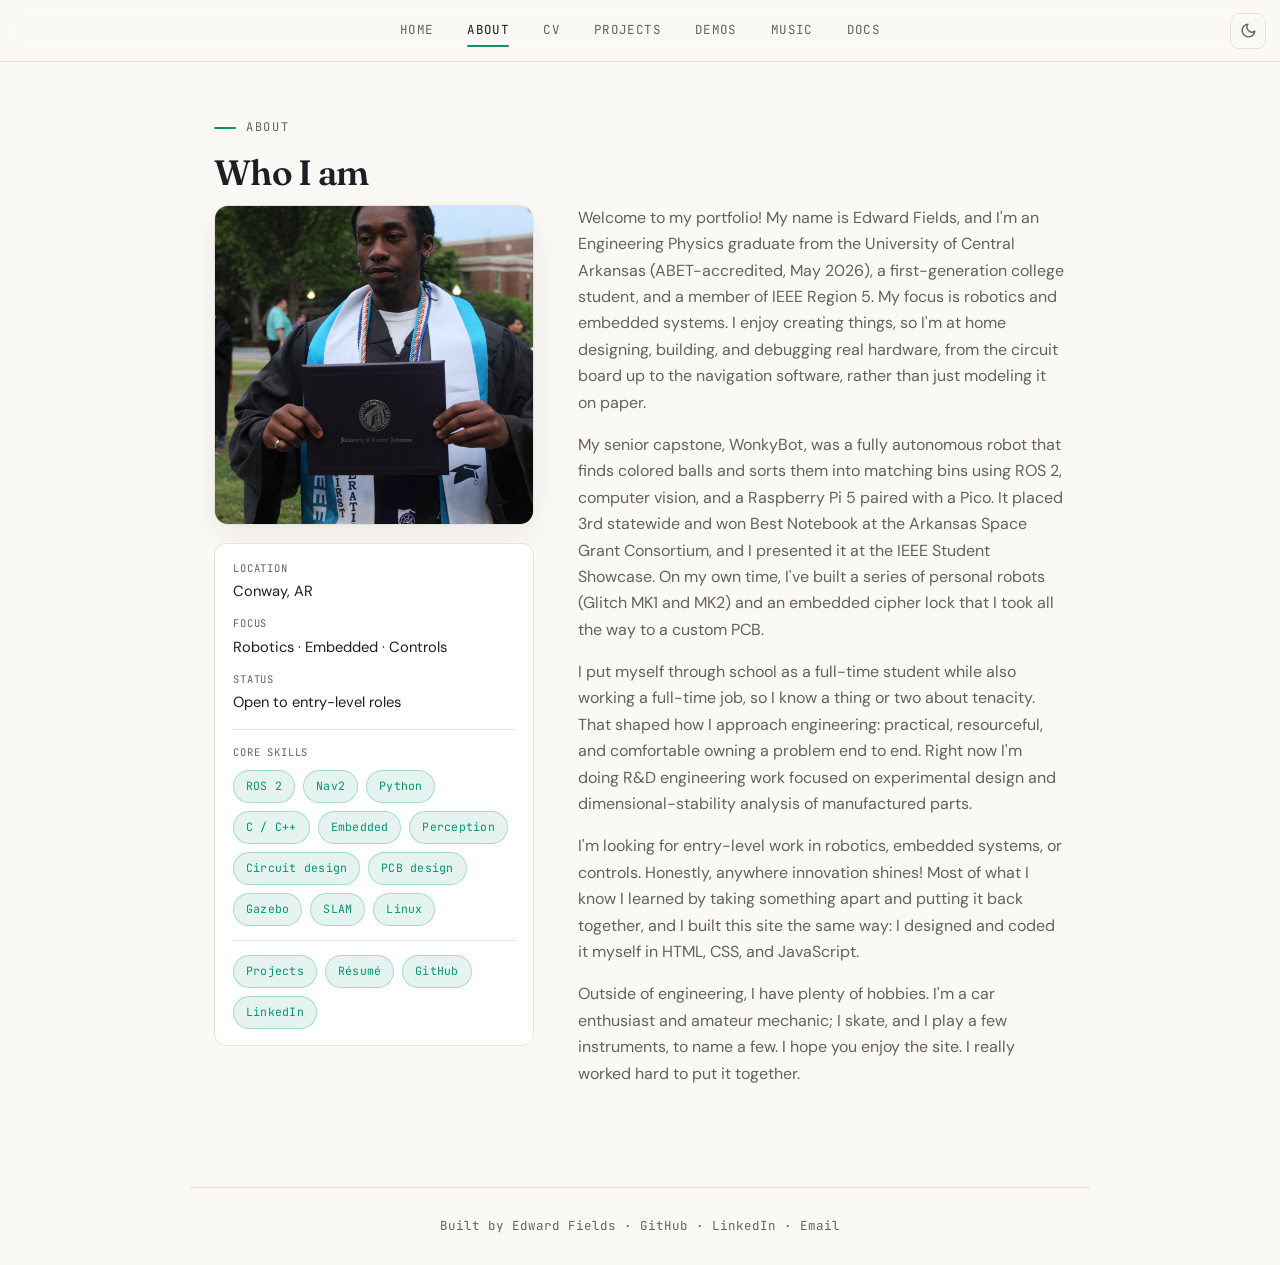
==== commit 36b62ea9: "Update about.html" ====
--- a/about.html
+++ b/about.html
@@ -50,7 +50,7 @@
               <span class="pill">Circuit design</span>
               <span class="pill">PCB design</span>
               <span class="pill">Gazebo</span>
-              <span class="pill">MATLAB</span>
+              <span class="pill">SLAM</span>
               <span class="pill">Linux</span>
             </div>
           </div>
--- a/style.css
+++ b/style.css
@@ -292,6 +292,36 @@
 .about-facts .fact { display: flex; flex-direction: column; gap: 2px; margin-bottom: 12px; }
 .about-facts .fact-k { font-family: var(--font-mono); font-size: 10.5px; letter-spacing: 0.08em; text-transform: uppercase; color: var(--muted); }
 .about-facts .fact-v { font-size: 0.92rem; color: var(--text); }
-.about-links { display: flex; flex-direction: column; gap: 8px; margin-top: 14px; padding-top: 14px; border-top: 1px solid var(--line); }
-.about-links a { font-family: var(--font-mono); font-size: 0.82rem; width: fit-content; border-bottom: 1px solid transparent; padding-bottom: 1px; transition: border-color .2s; }
-.about-links a:hover { border-color: var(--accent); }
+.side-label { display: block; font-family: var(--font-mono); font-size: 10.5px; letter-spacing: 0.08em; text-transform: uppercase; color: var(--muted); margin-bottom: 9px; }
+.about-skills { margin-top: 14px; padding-top: 14px; border-top: 1px solid var(--line); }
+.pill-group { display: flex; flex-wrap: wrap; gap: 8px; }
+.pill, .about-links a {
+  font-family: var(--font-mono); font-size: 11.5px; letter-spacing: 0.02em;
+  color: var(--accent); background: var(--accent-soft);
+  border: 1px solid var(--accent-ring);
+  padding: 6px 12px; border-radius: 999px; white-space: nowrap;
+}
+.about-links { display: flex; flex-wrap: wrap; gap: 8px; margin-top: 14px; padding-top: 14px; border-top: 1px solid var(--line); }
+.about-links a { transition: background .2s, transform .1s; }
+.about-links a:hover { background: var(--accent-ring); transform: translateY(-1px); }
+
+/* ---------- Home: CTAs + featured ---------- */
+.hero-ctas { display: flex; flex-wrap: wrap; gap: 12px; margin-top: 34px; }
+.hero-ctas .btn { margin-top: 0; }
+.btn-secondary { background: transparent; color: var(--accent); border: 1px solid var(--accent-ring); box-shadow: none; }
+.btn-secondary:hover { background: var(--accent-soft); color: var(--accent-hov); box-shadow: none; }
+
+.home-featured { max-width: var(--wrap); margin: 0 auto; padding: 64px 24px 90px; }
+.home-featured h2 { margin-bottom: 24px; }
+.home-cards { display: grid; grid-template-columns: repeat(3, 1fr); gap: 20px; }
+.home-card {
+  display: flex; flex-direction: column;
+  background: var(--bg-elev); border: 1px solid var(--line); border-radius: 14px;
+  padding: 22px; color: var(--text);
+  transition: border-color .2s, transform .18s, box-shadow .2s;
+}
+.home-card:hover { border-color: var(--accent-ring); transform: translateY(-4px); box-shadow: 0 14px 34px var(--shadow); color: var(--text); }
+.home-card h3 { margin-bottom: 8px; }
+.home-card p { font-size: 0.92rem; flex: 1; }
+.home-card-go { font-family: var(--font-mono); font-size: 0.82rem; color: var(--accent); margin-top: 16px; }
+@media (max-width: 680px) { .home-cards { grid-template-columns: 1fr; } }
